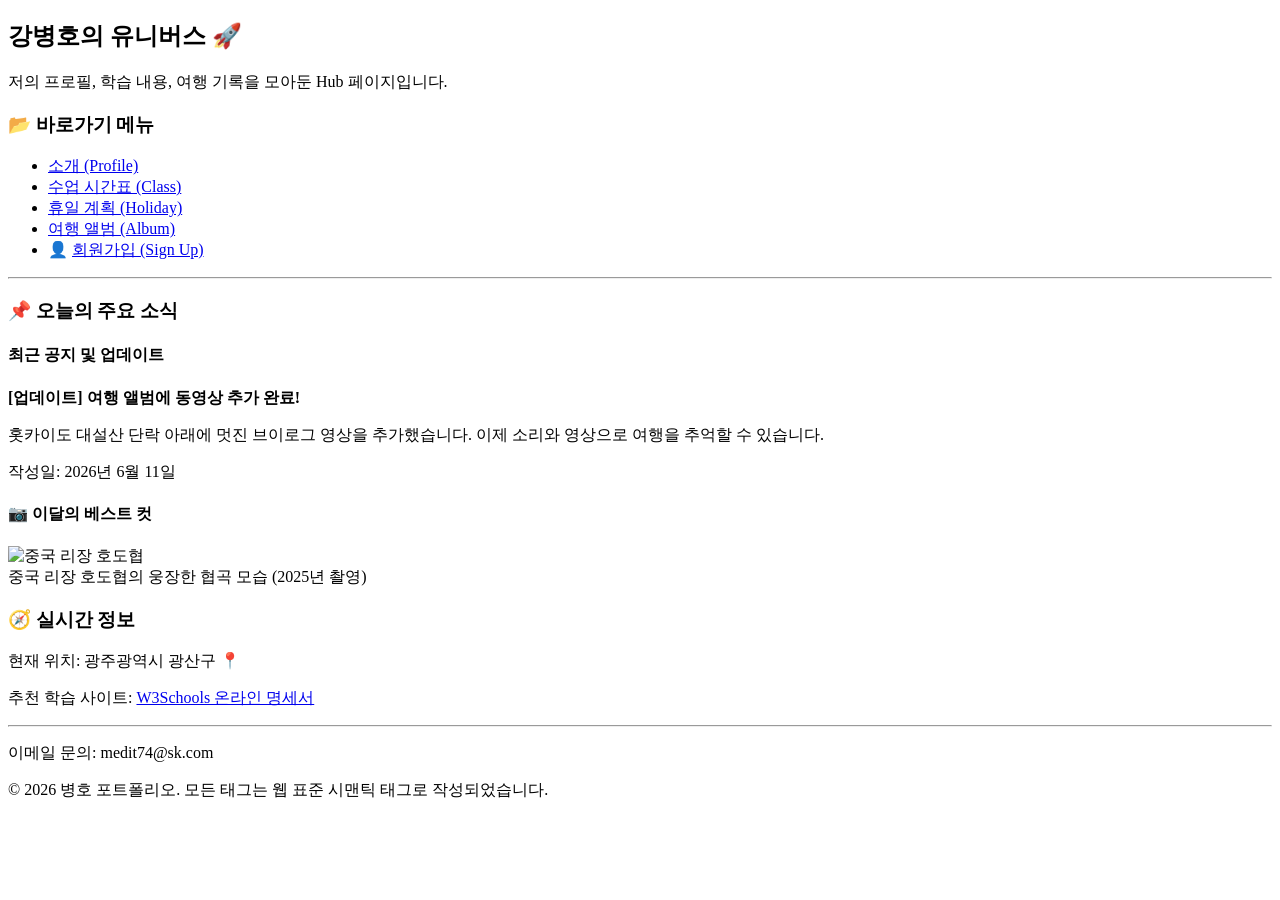
==== html/index.html @ 342082a9 "html 실습 완료" ====
<!DOCTYPE html>
<html lang="ko">

<head>
    <meta charset="UTF-8">
    <title>강병호의 유니버스</title>
</head>

<body>
    <h2>강병호의 유니버스 🚀</h2>
    <p>저의 프로필, 학습 내용, 여행 기록을 모아둔 Hub 페이지입니다.</p>

    <nav>
        <h3>📂 바로가기 메뉴</h3>
        <ul>
            <li><a href="myProfile.html">소개 (Profile)</a></li>
            <li><a href="myClass.html">수업 시간표 (Class)</a></li>
            <li><a href="myHoliday.html">휴일 계획 (Holiday)</a></li>
            <li><a href="myTrip.html">여행 앨범 (Album)</a></li>
            <li>👤 <a href="signUp.html">회원가입 (Sign Up)</a></li>
        </ul>
    </nav>

    <hr>

    <main>
        <h3>📌 오늘의 주요 소식</h3>

        <h4>최근 공지 및 업데이트</h4>
        <p><strong>[업데이트] 여행 앨범에 동영상 추가 완료!</strong></p>
        <p>홋카이도 대설산 단락 아래에 멋진 브이로그 영상을 추가했습니다. 이제 소리와 영상으로 여행을 추억할 수 있습니다.</p>
        <p>작성일: 2026년 6월 11일</p>

        <h4>📷 이달의 베스트 컷</h4>
        <p>
            <img src="media/dummy_lijiang.jpg" alt="중국 리장 호도협" width="300"><br>
            중국 리장 호도협의 웅장한 협곡 모습 (2025년 촬영)
        </p>
    </main>

    <aside>
        <h3>🧭 실시간 정보</h3>
        <p>현재 위치: 광주광역시 광산구 📍</p>
        <p>추천 학습 사이트: <a href="https://www.w3schools.com" target="_blank">W3Schools 온라인 명세서</a></p>
    </aside>

    <hr>

    <footer>
        <p>이메일 문의: medit74@sk.com</p>
        <p>© 2026 병호 포트폴리오. 모든 태그는 웹 표준 시맨틱 태그로 작성되었습니다.</p>
    </footer>
</body>

</html>
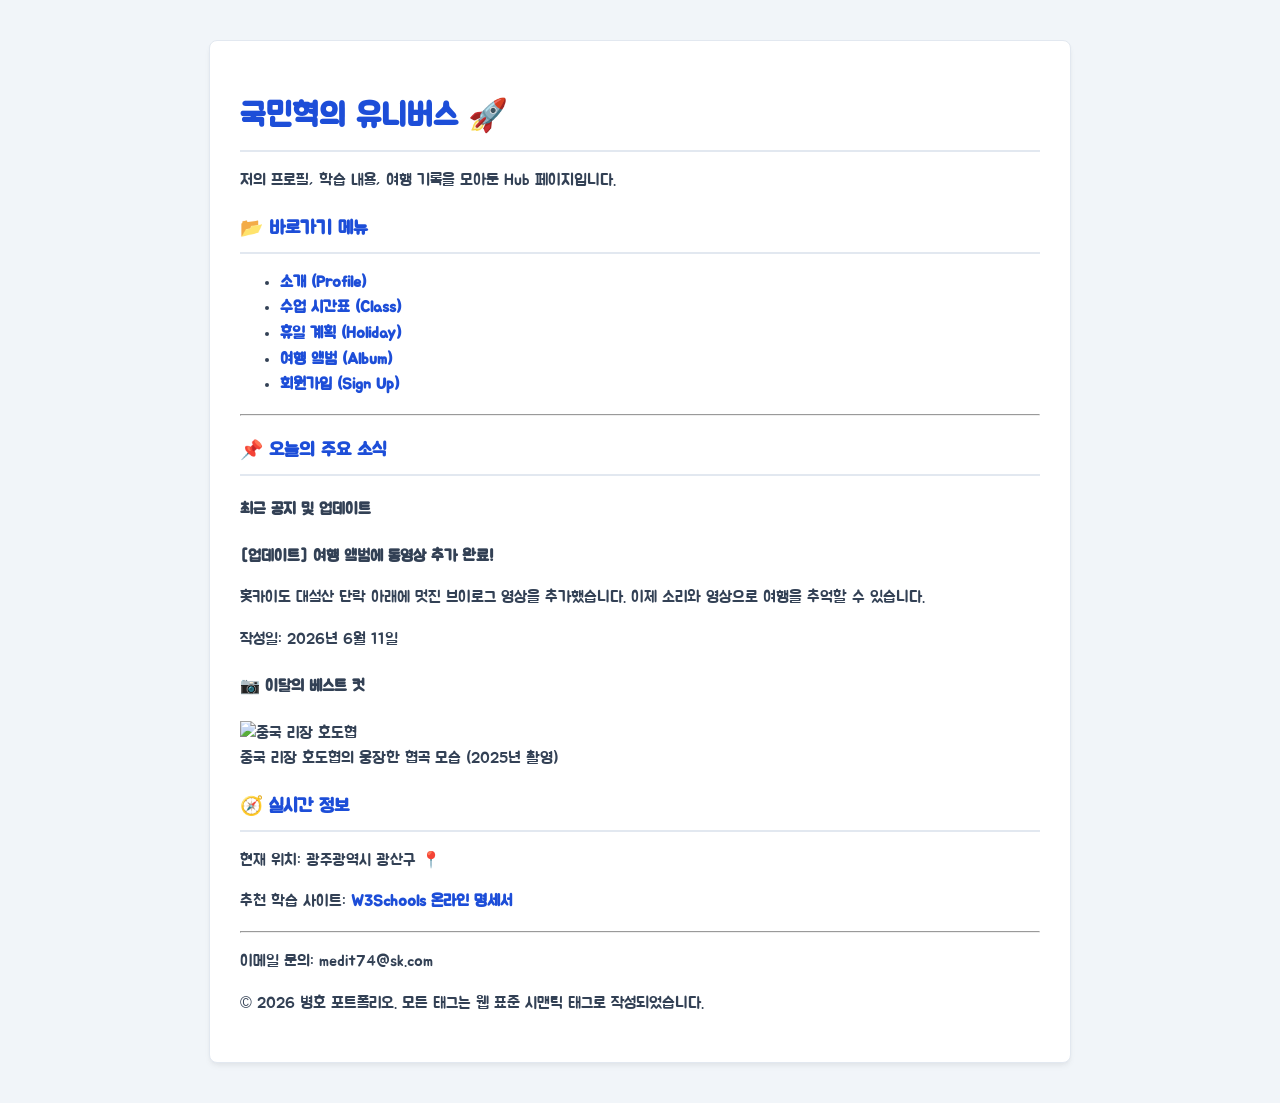
==== commit 00c5afc8: "css 실습 추가" ====
--- a/html/index.html
+++ b/html/index.html
@@ -3,53 +3,56 @@
 
 <head>
     <meta charset="UTF-8">
-    <title>강병호의 유니버스</title>
+    <title>국민혁의 유니버스</title>
+    <link rel="stylesheet" href="../css/style.css">
 </head>
 
 <body>
-    <h2>강병호의 유니버스 🚀</h2>
-    <p>저의 프로필, 학습 내용, 여행 기록을 모아둔 Hub 페이지입니다.</p>
+    <div class="container">
+        <h1>국민혁의 유니버스 🚀</h1>
+        <p>저의 프로필, 학습 내용, 여행 기록을 모아둔 Hub 페이지입니다.</p>
 
-    <nav>
-        <h3>📂 바로가기 메뉴</h3>
-        <ul>
-            <li><a href="myProfile.html">소개 (Profile)</a></li>
-            <li><a href="myClass.html">수업 시간표 (Class)</a></li>
-            <li><a href="myHoliday.html">휴일 계획 (Holiday)</a></li>
-            <li><a href="myTrip.html">여행 앨범 (Album)</a></li>
-            <li>👤 <a href="signUp.html">회원가입 (Sign Up)</a></li>
-        </ul>
-    </nav>
+        <nav>
+            <h3>📂 바로가기 메뉴</h3>
+            <ul>
+                <li><a href="myProfile.html">소개 (Profile)</a></li>
+                <li><a href="myClass.html">수업 시간표 (Class)</a></li>
+                <li><a href="myHoliday.html">휴일 계획 (Holiday)</a></li>
+                <li><a href="myTrip.html">여행 앨범 (Album)</a></li>
+                <li><a href="signUp.html">회원가입 (Sign Up)</a></li>
+            </ul>
+        </nav>
 
-    <hr>
+        <hr>
 
-    <main>
-        <h3>📌 오늘의 주요 소식</h3>
+        <main>
+            <h3>📌 오늘의 주요 소식</h3>
 
-        <h4>최근 공지 및 업데이트</h4>
-        <p><strong>[업데이트] 여행 앨범에 동영상 추가 완료!</strong></p>
-        <p>홋카이도 대설산 단락 아래에 멋진 브이로그 영상을 추가했습니다. 이제 소리와 영상으로 여행을 추억할 수 있습니다.</p>
-        <p>작성일: 2026년 6월 11일</p>
+            <h4>최근 공지 및 업데이트</h4>
+            <p><strong>[업데이트] 여행 앨범에 동영상 추가 완료!</strong></p>
+            <p>홋카이도 대설산 단락 아래에 멋진 브이로그 영상을 추가했습니다. 이제 소리와 영상으로 여행을 추억할 수 있습니다.</p>
+            <p>작성일: 2026년 6월 11일</p>
 
-        <h4>📷 이달의 베스트 컷</h4>
-        <p>
-            <img src="media/dummy_lijiang.jpg" alt="중국 리장 호도협" width="300"><br>
-            중국 리장 호도협의 웅장한 협곡 모습 (2025년 촬영)
-        </p>
-    </main>
+            <h4>📷 이달의 베스트 컷</h4>
+            <p>
+                <img src="media/dummy_lijiang.jpg" alt="중국 리장 호도협" width="300"><br>
+                중국 리장 호도협의 웅장한 협곡 모습 (2025년 촬영)
+            </p>
+        </main>
 
-    <aside>
-        <h3>🧭 실시간 정보</h3>
-        <p>현재 위치: 광주광역시 광산구 📍</p>
-        <p>추천 학습 사이트: <a href="https://www.w3schools.com" target="_blank">W3Schools 온라인 명세서</a></p>
-    </aside>
+        <aside>
+            <h3>🧭 실시간 정보</h3>
+            <p>현재 위치: 광주광역시 광산구 📍</p>
+            <p>추천 학습 사이트: <a href="https://www.w3schools.com" target="_blank">W3Schools 온라인 명세서</a></p>
+        </aside>
 
-    <hr>
+        <hr>
 
-    <footer>
-        <p>이메일 문의: medit74@sk.com</p>
-        <p>© 2026 병호 포트폴리오. 모든 태그는 웹 표준 시맨틱 태그로 작성되었습니다.</p>
-    </footer>
+        <footer>
+            <p>이메일 문의: medit74@sk.com</p>
+            <p>© 2026 병호 포트폴리오. 모든 태그는 웹 표준 시맨틱 태그로 작성되었습니다.</p>
+        </footer>
+    </div>
 </body>
 
 </html>
--- a/css/style.css
+++ b/css/style.css
@@ -0,0 +1,192 @@
+@import url('https://fonts.googleapis.com/css2?family=Jua&display=swap');
+
+/* 전체 테마 및 텍스트 Styling (미션 1) */
+body {
+    background-color: #f1f5f9;
+    font-family: 'Jua', sans-serif;
+    line-height: 1.6;
+    color: #334155;
+    margin: 0;
+    padding: 40px 20px;
+}
+
+/* 박스 모델의 이해 (미션 2 - container) */
+.container {
+    max-width: 800px;
+    margin: 0 auto;
+    padding: 30px;
+    background-color: #ffffff;
+    border: 1px solid #e2e8f0;
+    border-radius: 8px;
+    box-shadow: 0 4px 6px -1px rgba(0, 0, 0, 0.05), 0 2px 4px -1px rgba(0, 0, 0, 0.03);
+}
+
+/* 제목 강조 */
+h1,
+h2,
+h3 {
+    color: #1d4ed8;
+    border-bottom: 2px solid #e2e8f0;
+    padding-bottom: 8px;
+    margin-top: 20px;
+    margin-bottom: 15px;
+}
+
+/* 링크 스타일 */
+a {
+    color: #1d4ed8;
+    text-decoration: none;
+    font-weight: bold;
+}
+
+a:hover {
+    text-decoration: underline;
+}
+
+/* 여행지 리뷰 카드 (미션 2 - trip-card) */
+.trip-card {
+    background-color: #f8fafc;
+    border: 1px solid #e2e8f0;
+    border-radius: 8px;
+    padding: 20px;
+    margin-bottom: 20px;
+    text-align: center;
+    box-shadow: 0 2px 4px rgba(0, 0, 0, 0.02);
+}
+
+.trip-card img {
+    max-width: 100%;
+    height: auto;
+    border-radius: 6px;
+    margin-bottom: 10px;
+}
+
+/* 깔끔한 테이블 디자인 (미션 2 - myClass table) */
+table {
+    width: 100%;
+    border-collapse: collapse;
+    margin: 20px 0;
+    font-size: 15px;
+}
+
+th,
+td {
+    border: 1px solid #cbd5e1;
+    padding: 12px;
+    text-align: center;
+}
+
+th {
+    background-color: #f1f5f9;
+    color: #475569;
+    font-weight: bold;
+}
+
+td[rowspan] {
+    background-color: #fafafa;
+}
+
+/* 가독성 높은 회원가입 폼 (미션 3) */
+fieldset {
+    border: 1px solid #cbd5e1;
+    border-radius: 8px;
+    padding: 25px;
+    margin-bottom: 25px;
+    background-color: #ffffff;
+}
+
+legend {
+    font-weight: bold;
+    font-size: 16px;
+    color: #1d4ed8;
+    padding: 0 10px;
+}
+
+/* 입력창 키우고 이쁘게 다듬기 */
+input[type="text"],
+input[type="password"],
+input[type="date"],
+select,
+textarea {
+    width: 100%;
+    box-sizing: border-box;
+    padding: 12px;
+    border: 1px solid #cbd5e1;
+    border-radius: 6px;
+    font-size: 14px;
+    font-family: inherit;
+    margin-top: 5px;
+    margin-bottom: 15px;
+    outline: none;
+    transition: border-color 0.2s, box-shadow 0.2s;
+}
+
+input[type="text"]:focus,
+input[type="password"]:focus,
+input[type="date"]:focus,
+select:focus,
+textarea:focus {
+    border-color: #1d4ed8;
+    box-shadow: 0 0 0 3px rgba(29, 78, 216, 0.1);
+}
+
+/* 라디오 & 체크박스 */
+input[type="radio"],
+input[type="checkbox"] {
+    margin-right: 6px;
+    accent-color: #1d4ed8;
+}
+
+/* 카드 인라인으로 상속시키기 */
+.inline-group {
+    display: flex;
+    align-items: center;
+    gap: 10px;
+    margin-bottom: 15px;
+}
+
+.inline-group input,
+.inline-group select {
+    margin-bottom: 0;
+    margin-top: 0;
+}
+
+/* 버튼 꾸미기 */
+.btn-submit {
+    background-color: #0d9488;
+    color: #ffffff;
+    border: none;
+    padding: 14px 28px;
+    font-size: 16px;
+    font-weight: bold;
+    border-radius: 6px;
+    cursor: pointer;
+    transition: background-color 0.2s;
+    font-family: inherit;
+    margin-right: 10px;
+}
+
+.btn-submit:hover {
+    background-color: #0f766e;
+}
+
+.btn-reset {
+    background-color: #94a3b8;
+    color: #ffffff;
+    border: none;
+    padding: 14px 28px;
+    font-size: 16px;
+    font-weight: bold;
+    border-radius: 6px;
+    cursor: pointer;
+    transition: background-color 0.2s;
+    font-family: inherit;
+}
+
+.btn-reset:hover {
+    background-color: #64748b;
+}
+
+.backBtn {
+    color: #1d4ed8;
+}
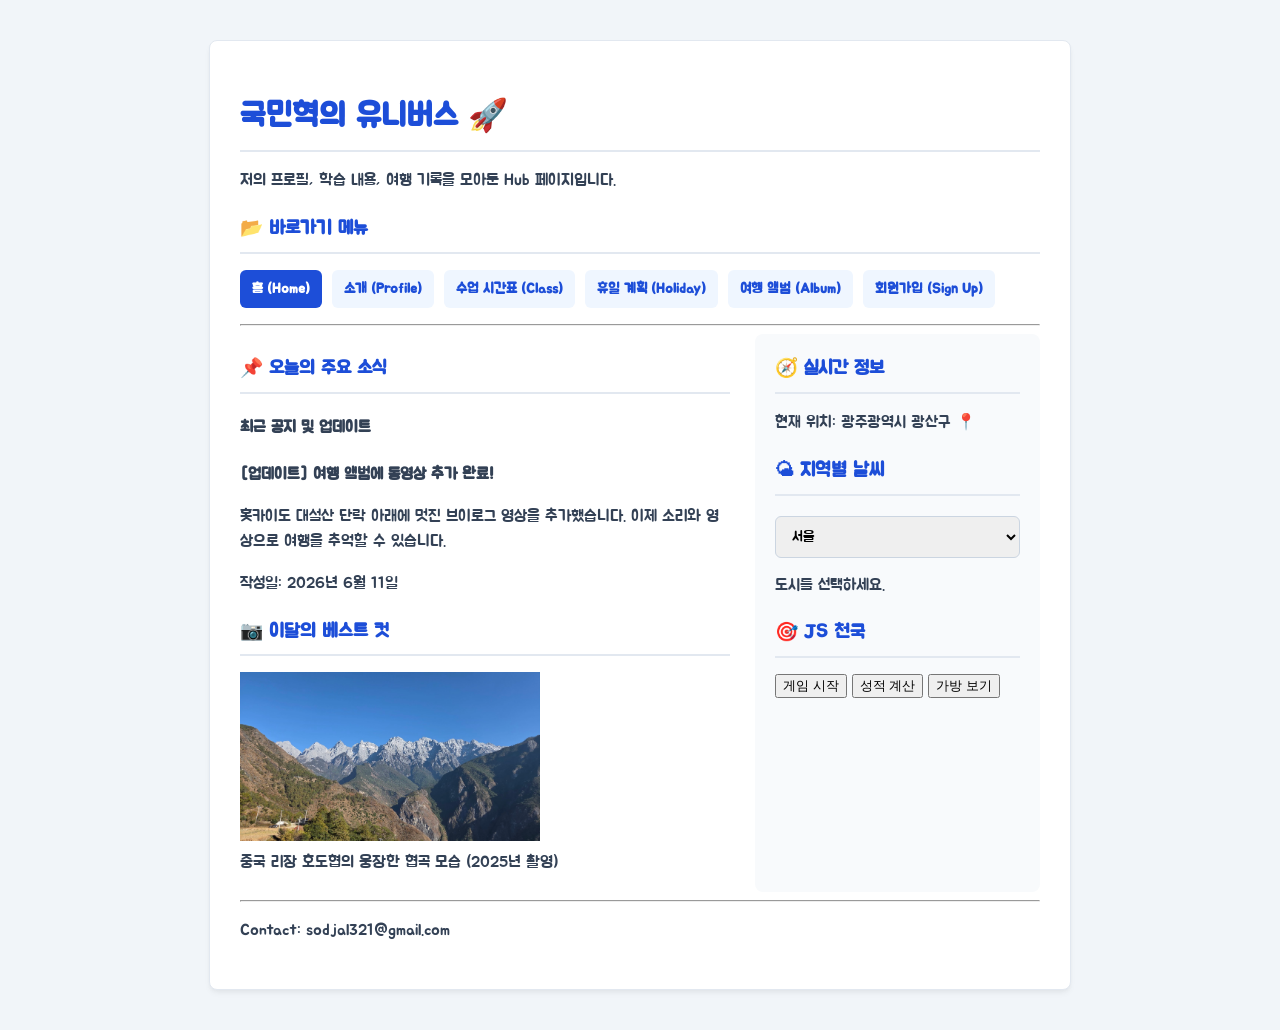
==== commit 1d35f611: "JS 실습 적용" ====
--- a/html/index.html
+++ b/html/index.html
@@ -9,50 +9,78 @@
 
 <body>
     <div class="container">
-        <h1>국민혁의 유니버스 🚀</h1>
+        <h1 class="main-title">국민혁의 유니버스 🚀</h1>
         <p>저의 프로필, 학습 내용, 여행 기록을 모아둔 Hub 페이지입니다.</p>
 
         <nav>
             <h3>📂 바로가기 메뉴</h3>
             <ul>
-                <li><a href="myProfile.html">소개 (Profile)</a></li>
-                <li><a href="myClass.html">수업 시간표 (Class)</a></li>
-                <li><a href="myHoliday.html">휴일 계획 (Holiday)</a></li>
-                <li><a href="myTrip.html">여행 앨범 (Album)</a></li>
-                <li><a href="signUp.html">회원가입 (Sign Up)</a></li>
+                <li><a href="#" data-page="home" class="active">홈 (Home)</a></li>
+                <li><a href="myProfile.html" data-page="myProfile.html">소개 (Profile)</a></li>
+                <li><a href="myClass.html" data-page="myClass.html">수업 시간표 (Class)</a></li>
+                <li><a href="myHoliday.html" data-page="myHoliday.html">휴일 계획 (Holiday)</a></li>
+                <li><a href="myTrip.html" data-page="myTrip.html">여행 앨범 (Album)</a></li>
+                <li><a href="signUp.html" data-page="signUp.html">회원가입 (Sign Up)</a></li>
             </ul>
         </nav>
 
-        <hr>
+        <div id="home-content">
+            <hr>
 
-        <main>
-            <h3>📌 오늘의 주요 소식</h3>
+        <div class="content-layout">
+            <main>
+                <h3>📌 오늘의 주요 소식</h3>
 
-            <h4>최근 공지 및 업데이트</h4>
-            <p><strong>[업데이트] 여행 앨범에 동영상 추가 완료!</strong></p>
-            <p>홋카이도 대설산 단락 아래에 멋진 브이로그 영상을 추가했습니다. 이제 소리와 영상으로 여행을 추억할 수 있습니다.</p>
-            <p>작성일: 2026년 6월 11일</p>
+                <h4>최근 공지 및 업데이트</h4>
+                <p><strong>[업데이트] 여행 앨범에 동영상 추가 완료!</strong></p>
+                <p>홋카이도 대설산 단락 아래에 멋진 브이로그 영상을 추가했습니다. 이제 소리와 영상으로 여행을 추억할 수 있습니다.</p>
+                <p>작성일: 2026년 6월 11일</p>
 
-            <h4>📷 이달의 베스트 컷</h4>
-            <p>
-                <img src="media/dummy_lijiang.jpg" alt="중국 리장 호도협" width="300"><br>
-                중국 리장 호도협의 웅장한 협곡 모습 (2025년 촬영)
-            </p>
-        </main>
+                <h3>📷 이달의 베스트 컷</h3>
+                <p>
+                    <img src="../esset/리장.jpg" alt="중국 리장 호도협" width="300"><br>
+                    중국 리장 호도협의 웅장한 협곡 모습 (2025년 촬영)
+                </p>
+            </main>
 
-        <aside>
-            <h3>🧭 실시간 정보</h3>
-            <p>현재 위치: 광주광역시 광산구 📍</p>
-            <p>추천 학습 사이트: <a href="https://www.w3schools.com" target="_blank">W3Schools 온라인 명세서</a></p>
-        </aside>
+            <aside>
+                <h3>🧭 실시간 정보</h3>
+                <p>현재 위치: 광주광역시 광산구 📍</p>
+
+                <section>
+                    <h3>🌤 지역별 날씨</h3>
+                    <select id="city-select">
+                        <option value="서울" data-lat="37.5665" data-lon="126.9780">서울</option>
+                        <option value="광주" data-lat="35.1595" data-lon="126.8526">광주</option>
+                        <option value="부산" data-lat="35.1796" data-lon="129.0756">부산</option>
+                    </select>
+                    <div id="weather-box">도시를 선택하세요.</div>
+                </section>
+
+                <section>
+                    <h3>🎯 JS 천국</h3>
+                    <button type="button" onclick="UpDownGame()">게임 시작</button>
+                    <button type="button" onclick="calculateGrade()">성적 계산</button>
+                    <button type="button" onclick="showMyBag()">가방 보기</button>
+                </section>
+            </aside>
+        </div>
 
         <hr>
 
         <footer>
-            <p>이메일 문의: medit74@sk.com</p>
-            <p>© 2026 병호 포트폴리오. 모든 태그는 웹 표준 시맨틱 태그로 작성되었습니다.</p>
+            <p>Contact: sodjal321@gmail.com</p>
         </footer>
+        </div>
+
+        <div id="page-content" hidden></div>
     </div>
+
+    <script src="../js/upDown.js"></script>
+    <script src="../js/grade.js"></script>
+    <script src="../js/bag.js"></script>
+    <script type="module" src="../js/realtimeInfo.js"></script>
+    <script src="../js/pageNavigation.js"></script>
 </body>
 
-</html>+</html>
--- a/css/style.css
+++ b/css/style.css
@@ -13,12 +13,12 @@
 /* 박스 모델의 이해 (미션 2 - container) */
 .container {
     max-width: 800px;
+    background-color: #ffffff;
+    border: 1px solid #e2e8f0;
+    border-radius: 8px;
+    box-shadow: 0 4px 6px -1px rgba(0, 0, 0, 0.05), 0 2px 4px -1px rgba(0, 0, 0, 0.03);
     margin: 0 auto;
     padding: 30px;
-    background-color: #ffffff;
-    border: 1px solid #e2e8f0;
-    border-radius: 8px;
-    box-shadow: 0 4px 6px -1px rgba(0, 0, 0, 0.05), 0 2px 4px -1px rgba(0, 0, 0, 0.03);
 }
 
 /* 제목 강조 */
@@ -43,7 +43,70 @@
     text-decoration: underline;
 }
 
-/* 여행지 리뷰 카드 (미션 2 - trip-card) */
+/* Index 페이지 Flexbox 레이아웃 */
+nav ul {
+    display: flex;
+    flex-wrap: wrap;
+    gap: 10px;
+    padding: 0;
+    list-style: none;
+}
+
+/* 바로가기 메뉴: 마우스를 올릴 때 색상이 부드럽게 변함 */
+nav a {
+    display: block;
+    padding: 8px 12px;
+    font-size: 14px;
+    background-color: #eff6ff;
+    border-radius: 6px;
+    transition: background-color 0.3s, color 0.3s;
+}
+
+/* 바로가기 메뉴에 마우스를 올렸을 때의 색상 */
+nav a:hover {
+    background-color: #1d4ed8;
+    color: #ffffff;
+    text-decoration: none;
+}
+
+nav a.active {
+    background-color: #1d4ed8;
+    color: #ffffff;
+}
+
+/* 메뉴를 클릭하면 이 영역에서 페이지 내용이 바뀜 */
+#page-content {
+    min-height: 400px;
+}
+
+#page-content .backBtn {
+    display: none;
+}
+
+.content-layout {
+    display: flex;
+    gap: 25px;
+}
+
+main {
+    flex: 2;
+}
+
+aside {
+    flex: 1;
+    padding: 0 20px;
+    background-color: #f8fafc;
+    border-radius: 8px;
+}
+
+/* 여행지 카드 Grid 레이아웃 */
+.trip-grid {
+    display: grid;
+    grid-template-columns: repeat(3, 1fr);
+    gap: 20px;
+}
+
+/* 여행지 카드: 움직임과 그림자 변화가 부드럽게 적용됨 */
 .trip-card {
     background-color: #f8fafc;
     border: 1px solid #e2e8f0;
@@ -52,6 +115,17 @@
     margin-bottom: 20px;
     text-align: center;
     box-shadow: 0 2px 4px rgba(0, 0, 0, 0.02);
+    transition: transform 0.3s, box-shadow 0.3s;
+}
+
+/* 여행지 카드: 마우스를 올리면 위로 떠오르고 그림자가 진해짐 */
+.trip-card:hover {
+    transform: translateY(-8px);
+    box-shadow: 0 12px 20px rgba(0, 0, 0, 0.15);
+}
+
+.trip-grid .trip-card {
+    margin: 0;
 }
 
 .trip-card img {
@@ -151,7 +225,7 @@
     margin-top: 0;
 }
 
-/* 버튼 꾸미기 */
+/* 회원가입 버튼: 마우스를 올릴 때 부드럽게 색상과 위치가 변함 */
 .btn-submit {
     background-color: #0d9488;
     color: #ffffff;
@@ -161,13 +235,15 @@
     font-weight: bold;
     border-radius: 6px;
     cursor: pointer;
-    transition: background-color 0.2s;
+    transition: background-color 0.3s, transform 0.3s;
     font-family: inherit;
     margin-right: 10px;
 }
 
+/* 회원가입 버튼에 마우스를 올렸을 때의 효과 */
 .btn-submit:hover {
     background-color: #0f766e;
+    transform: translateY(-2px);
 }
 
 .btn-reset {
@@ -189,4 +265,33 @@
 
 .backBtn {
     color: #1d4ed8;
-}+}
+
+/* Index 페이지 타이틀: 페이지를 열면 부드럽게 나타남 */
+.main-title {
+    animation: fadeIn 1s ease-in-out;
+}
+
+/* 페이드인 애니메이션의 시작과 끝 위치 */
+@keyframes fadeIn {
+    from {
+        opacity: 0;
+        transform: translateY(-15px);
+    }
+
+    to {
+        opacity: 1;
+        transform: translateY(0);
+    }
+}
+
+/* 반응형 커스텀 */
+@media (max-width: 600px) {
+    .content-layout {
+        flex-direction: column;
+    }
+
+    .trip-grid {
+        grid-template-columns: 1fr;
+    }
+}
